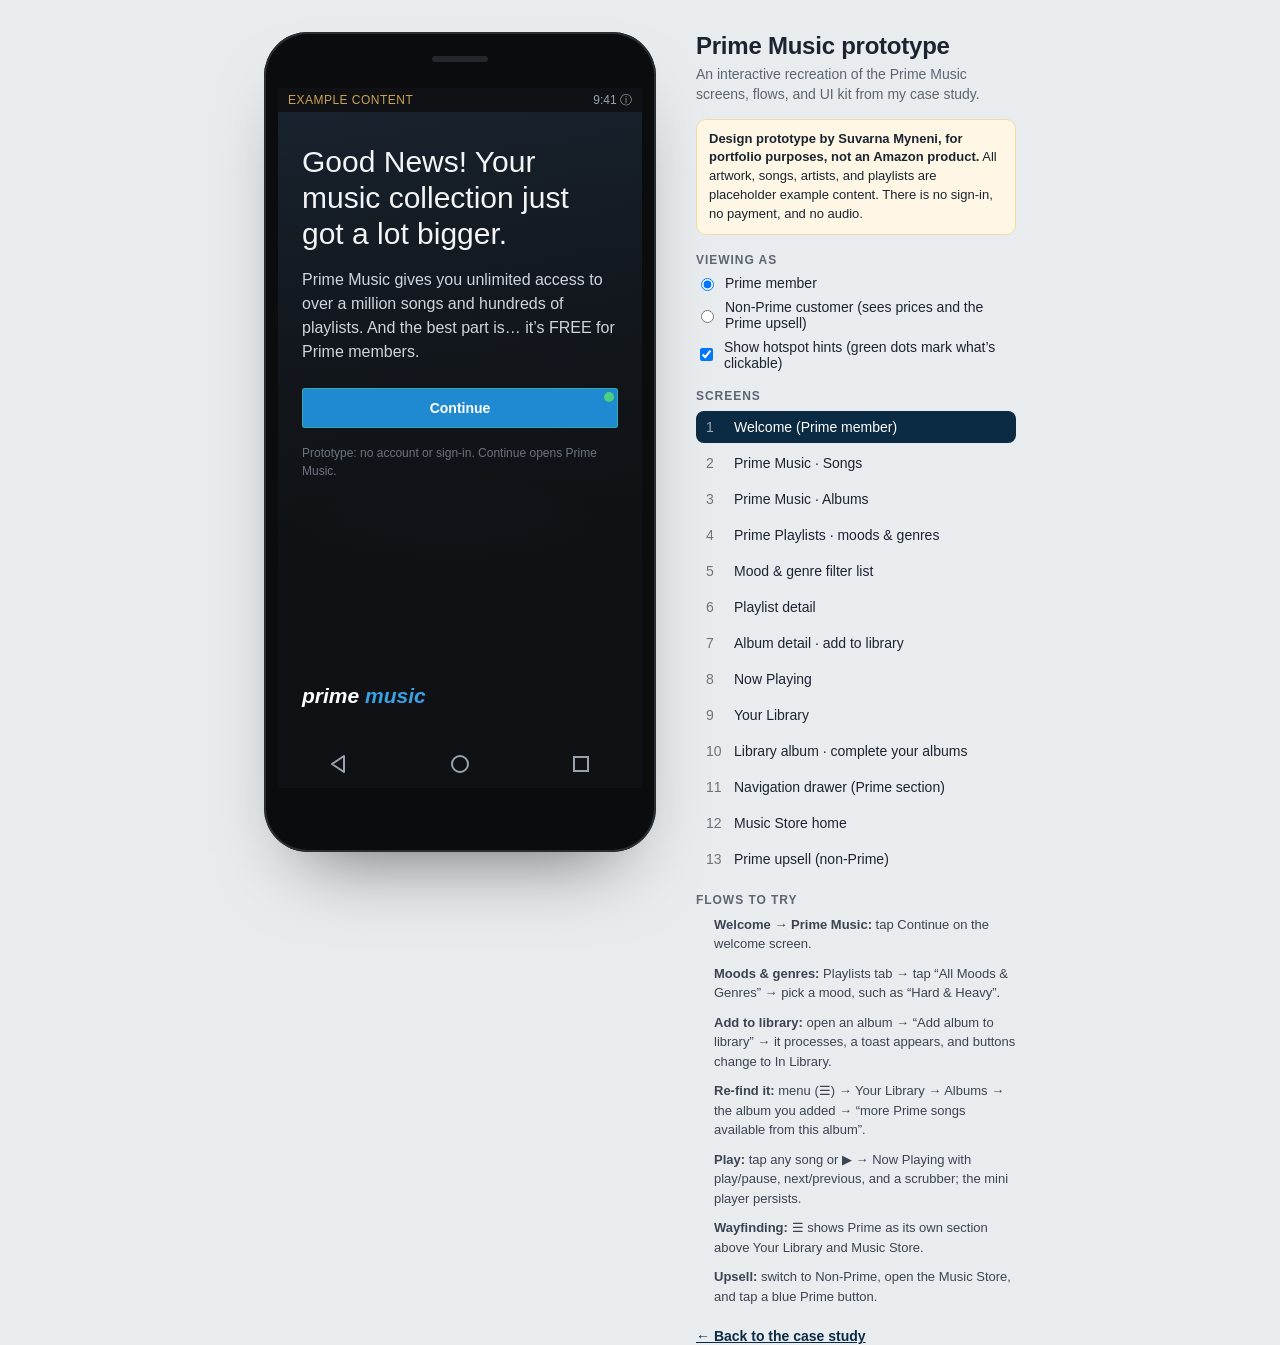
==== prototype/index.html @ 2c6ba151 "Add interactive Prime Music prototype and link it from the case study" ====
<!doctype html>
<html lang="en">
<head>
  <meta charset="utf-8">
  <meta name="viewport" content="width=device-width, initial-scale=1">
  <title>Prime Music — interactive design prototype by Suvarna Myneni</title>
  <meta name="description" content="Clickable HTML/CSS/JS prototype of the Prime Music experience, recreated from Suvarna Myneni's case study designs. Example content only; not an Amazon product.">
  <meta name="author" content="Suvarna Myneni">
  <meta name="theme-color" content="#0f1114">
  <link rel="icon" href="../assets/favicon.svg" type="image/svg+xml">
  <link rel="stylesheet" href="app.css">
</head>
<body>
  <div class="device" aria-label="Prototype device frame">
    <div class="screen" id="screen">
      <div class="status"><span class="ex">EXAMPLE CONTENT</span><button type="button" id="help" aria-label="Screens and hints" title="Screens and hints">9:41 ⓘ</button></div>
      <div class="view" id="view" aria-live="polite"></div>
      <div id="overlay"></div>
      <div class="navbar" aria-label="System navigation">
        <button type="button" data-act="back" aria-label="Back"><svg class="icon" viewBox="0 0 24 24"><path d="M17 4v16L5 12z" fill="none" stroke="currentColor" stroke-width="2" stroke-linejoin="round"/></svg></button>
        <button type="button" data-act="home" aria-label="Prime Music home"><svg class="icon" viewBox="0 0 24 24"><circle cx="12" cy="12" r="8" fill="none" stroke="currentColor" stroke-width="2"/></svg></button>
        <button type="button" data-act="drawer" aria-label="Open navigation"><svg class="icon" viewBox="0 0 24 24"><rect x="5" y="5" width="14" height="14" fill="none" stroke="currentColor" stroke-width="2"/></svg></button>
      </div>
    </div>
  </div>

  <aside class="panel" id="panel">
    <h1>Prime Music prototype</h1>
    <p class="by">An interactive recreation of the Prime Music screens, flows, and UI kit from my case study.</p>
    <p class="disclaimer"><strong>Design prototype by Suvarna Myneni, for portfolio purposes, not an Amazon product.</strong> All artwork, songs, artists, and playlists are placeholder example content. There is no sign-in, no payment, and no audio.</p>

    <h2>Viewing as</h2>
    <div class="toggles">
      <label><input type="radio" name="who" value="prime" checked> Prime member</label>
      <label><input type="radio" name="who" value="nonprime"> Non-Prime customer (sees prices and the Prime upsell)</label>
      <label><input type="checkbox" id="hints" checked> Show hotspot hints (green dots mark what’s clickable)</label>
    </div>

    <h2>Screens</h2>
    <ol id="screens"></ol>

    <h2>Flows to try</h2>
    <ol class="flows">
      <li><b>Welcome → Prime Music:</b> tap Continue on the welcome screen.</li>
      <li><b>Moods &amp; genres:</b> Playlists tab → tap “All Moods &amp; Genres” → pick a mood, such as “Hard &amp; Heavy”.</li>
      <li><b>Add to library:</b> open an album → “Add album to library” → it processes, a toast appears, and buttons change to In Library.</li>
      <li><b>Re-find it:</b> menu (☰) → Your Library → Albums → the album you added → “more Prime songs available from this album”.</li>
      <li><b>Play:</b> tap any song or ▶ → Now Playing with play/pause, next/previous, and a scrubber; the mini player persists.</li>
      <li><b>Wayfinding:</b> ☰ shows Prime as its own section above Your Library and Music Store.</li>
      <li><b>Upsell:</b> switch to Non-Prime, open the Music Store, and tap a blue Prime button.</li>
    </ol>
    <a class="back" href="../#prototype">← Back to the case study</a>
  </aside>

  <script src="app.js"></script>
</body>
</html>
---- prototype/app.css ----
/* Prime Music interactive prototype — Suvarna Myneni. Tokens follow the Visual Design Spec in the case study:
   base 16px type with a T1–T9 scale (14,16,18,21,24,27,30,35,43), 8dp rhythm on a 4dp grid,
   blue Prime button, orange purchase button, grey In Library state, onTouch 0.5 / disabled 0.3 opacity. */
:root{
  --bg:#16191e; --bar:#0f1114; --panel:#1e2228; --row:#22272e; --line:#2c323a;
  --text:#f2f4f6; --sub:#9aa3ad; --dim:#6b747e;
  --prime:#1f8ad2; --prime-2:#3aa0e6; --buy:#f26b1d; --accent:#ff9a1f; --touch:#4cd07d;
  --t1:14px; --t2:16px; --t3:18px; --t4:21px; --t5:24px; --t7:30px;
  --sans:"Amazon Ember","Segoe UI",Roboto,"Helvetica Neue",Arial,sans-serif;
}
*{box-sizing:border-box}
html,body{margin:0;height:100%}
body{font-family:var(--sans);background:#e9ecef;color:#1c2430;display:flex;justify-content:center;gap:40px;padding:32px 24px;min-height:100%}
button{font:inherit;color:inherit;background:none;border:0;padding:0;cursor:pointer}
button:active,[data-hot]:active{opacity:.5}
button:disabled{opacity:.3;cursor:default}

/* side panel */
.panel{width:320px;flex:none;align-self:flex-start;position:sticky;top:24px}
.panel h1{font-size:var(--t5);margin:0 0 4px;letter-spacing:-.01em}
.panel .by{margin:0 0 14px;color:#5c6570;font-size:var(--t1);line-height:1.45}
.panel .disclaimer{background:#fff7e6;border:1px solid #f3d9a4;border-radius:10px;padding:10px 12px;font-size:13px;line-height:1.45;margin:0 0 16px}
.panel h2{font-size:12px;text-transform:uppercase;letter-spacing:.08em;color:#5c6570;margin:18px 0 8px}
.panel ol{margin:0;padding:0;list-style:none;display:grid;gap:4px}
.panel ol button{width:100%;text-align:left;padding:8px 10px;border-radius:8px;font-size:var(--t1);display:flex;gap:8px}
.panel ol button:hover{background:#dde2e7}
.panel ol button[aria-current="true"]{background:#0b2a43;color:#fff}
.panel ol button span{opacity:.6;min-width:20px}
.panel .toggles{display:grid;gap:8px;font-size:var(--t1)}
.panel label{display:flex;gap:8px;align-items:center;cursor:pointer}
.panel .flows{font-size:13px;line-height:1.5;color:#3b4450;padding-left:18px;margin:0}
.panel .flows li{margin-bottom:6px}
.panel a{color:#0b2a43}
.panel .back{display:inline-block;margin-top:16px;font-size:var(--t1);font-weight:600}

/* device */
.device{flex:none;width:392px;height:820px;background:#0b0c0e;border-radius:44px;padding:56px 14px 64px;box-shadow:0 40px 80px -40px rgba(0,0,0,.6),inset 0 0 0 2px #2a2d31;position:relative}
.device::before{content:"";position:absolute;top:24px;left:50%;width:56px;height:6px;border-radius:3px;background:#24272b;transform:translateX(-50%)}
.screen{position:relative;width:100%;height:100%;background:var(--bg);color:var(--text);overflow:hidden;display:flex;flex-direction:column;font-size:var(--t2)}
.status{height:24px;flex:none;background:var(--bar);display:flex;justify-content:space-between;align-items:center;padding:0 10px;font-size:12px;color:var(--sub)}
.status .ex{color:#c9a256;letter-spacing:.04em}
.view{flex:1;overflow-y:auto;overflow-x:hidden;position:relative;scrollbar-width:thin}
.navbar{height:48px;flex:none;background:var(--bar);display:flex;justify-content:space-around;align-items:center;color:var(--sub)}
.navbar button{width:64px;height:40px;display:grid;place-items:center}

/* app chrome */
.appbar{height:56px;display:flex;align-items:center;gap:16px;padding:0 12px 0 16px;background:var(--bar);position:sticky;top:0;z-index:3}
.appbar h3{flex:1;margin:0;font-size:var(--t3);font-weight:500}
.icon{width:24px;height:24px;display:block;fill:currentColor}
.tabs{display:flex;background:var(--bar);position:sticky;top:56px;z-index:3}
.tabs button{flex:1;height:44px;font-size:13px;letter-spacing:.06em;color:var(--sub);border-bottom:3px solid transparent}
.tabs button[aria-selected="true"]{color:var(--accent);border-color:var(--accent)}
.filter{height:44px;display:flex;align-items:center;justify-content:center;gap:6px;background:var(--panel);font-size:var(--t1);color:var(--text);width:100%}
.filter::after{content:"";border:5px solid transparent;border-top-color:currentColor;margin-top:5px}
.section-h{display:flex;justify-content:space-between;align-items:baseline;padding:20px 16px 8px}
.section-h h4{margin:0;font-size:var(--t3);font-weight:500}
.section-h button{font-size:11px;color:var(--accent);letter-spacing:.06em}

/* rows */
.row{display:flex;align-items:center;gap:12px;padding:8px 8px 8px 16px;min-height:64px;border-bottom:1px solid var(--line)}
.row .meta{flex:1;min-width:0}
.row .t{font-size:var(--t1);white-space:nowrap;overflow:hidden;text-overflow:ellipsis}
.row .s{font-size:12px;color:var(--sub);white-space:nowrap;overflow:hidden;text-overflow:ellipsis;margin-top:2px}
.row .num{width:20px;color:var(--dim);font-size:var(--t1);text-align:right}
.row.playing .t{color:var(--accent)}
.more{width:32px;height:40px;display:grid;place-items:center;color:var(--sub)}
.art{flex:none;border-radius:2px;position:relative;overflow:hidden;background:var(--g)}
.art::before{content:"";position:absolute;inset:22% 22%;border-radius:50%;border:2px solid rgba(255,255,255,.35)}
.art::after{content:"";position:absolute;width:30%;height:30%;right:10%;bottom:10%;background:rgba(0,0,0,.25);transform:rotate(45deg)}
.art.s48{width:48px;height:48px}
.art.s56{width:56px;height:56px}
.art.prime-corner .pb{position:absolute;left:-18px;top:6px;transform:rotate(-45deg);background:var(--prime);color:#fff;font-size:8px;font-weight:700;padding:1px 18px;z-index:1;font-style:italic}

/* Prime badge + buttons (UI kit) */
.pbadge{display:inline-flex;align-items:center;gap:1px;font-size:10px;font-weight:700;font-style:italic;color:var(--prime-2)}
.pbadge::before{content:"";width:8px;height:5px;border-left:2px solid #f5a623;border-bottom:2px solid #f5a623;transform:rotate(-45deg) translateY(-2px);margin-right:2px}
.btn{height:32px;min-width:72px;padding:0 12px;border-radius:2px;font-size:13px;font-weight:600;display:inline-flex;align-items:center;justify-content:center;gap:4px;white-space:nowrap}
.btn.add{background:var(--prime);color:#fff}
.btn.buy{background:var(--buy);color:#fff}
.btn.lib{background:#3a4048;color:#d5d9de;font-weight:500}
.btn.wide{width:100%;height:40px;font-size:var(--t1)}
.btn.busy{color:transparent;position:relative}
.btn.busy::after{content:"";position:absolute;width:16px;height:16px;border:2px solid rgba(255,255,255,.4);border-top-color:#fff;border-radius:50%;animation:spin .7s linear infinite}
.addbox{display:inline-flex;align-items:center;gap:6px}
.icon-btn{width:40px;height:40px;display:grid;place-items:center;color:var(--text)}
.icon-btn.on{color:var(--prime-2)}
@keyframes spin{to{transform:rotate(360deg)}}

/* welcome */
.welcome{position:absolute;inset:0;display:flex;flex-direction:column;justify-content:center;padding:32px 24px;background:linear-gradient(180deg,rgba(15,17,20,.2),#0f1114 75%),radial-gradient(120% 60% at 50% 100%,#2b4d73,transparent 70%),linear-gradient(160deg,#1b2836,#0f1114)}
.welcome h2{font-size:var(--t7);font-weight:400;line-height:1.2;margin:0 0 16px}
.welcome p{color:#cfd5db;line-height:1.5;margin:0 0 24px;font-size:var(--t2)}
.welcome .fine{font-size:12px;color:var(--dim);margin-top:16px}
.wordmark{font-style:italic;font-weight:700;font-size:var(--t4);margin-top:auto;color:#fff}
.wordmark b{color:var(--prime-2)}

/* hero banner (store) */
.banner{margin:16px;padding:20px;border-radius:4px;background:radial-gradient(90% 120% at 90% 100%,#2f5f8f,transparent 60%),linear-gradient(135deg,#0b1621,#1c2b3b)}
.banner .wordmark{font-size:var(--t3);margin:0 0 8px}
.banner h4{margin:0 0 6px;font-size:var(--t4);font-weight:400}
.banner p{margin:0 0 10px;font-size:13px;color:#cfd5db}
.banner button{color:var(--prime-2);font-size:13px}

/* cards */
.hscroll{display:flex;gap:12px;overflow-x:auto;padding:0 16px 8px;scrollbar-width:none}
.card{flex:none;width:112px;text-align:left}
.card .art{width:112px;height:112px;margin-bottom:6px}
.card .t{font-size:13px;line-height:1.3}
.card .s{font-size:12px;color:var(--sub)}
.grid2{display:grid;grid-template-columns:1fr 1fr;gap:16px 12px;padding:16px}
.grid2 .card{width:auto}
.grid2 .card .art{width:100%;height:auto;aspect-ratio:1}
.mosaic{display:grid;grid-template-columns:1fr 1fr;width:72px;height:72px;flex:none;gap:1px}
.mosaic i{background:var(--g)}
.stars{color:var(--accent);font-size:12px;letter-spacing:1px}
.stars span{color:var(--sub);letter-spacing:0;margin-left:4px}

/* detail */
.detail-head{display:flex;gap:16px;padding:16px;background:var(--panel)}
.detail-head .art{width:120px;height:120px}
.detail-head h3{margin:8px 0 6px;font-size:var(--t3);font-weight:500;line-height:1.3}
.detail-head p{margin:0;color:var(--sub);font-size:var(--t1)}
.desc{padding:12px 16px 0;font-size:13px;line-height:1.5;color:#cfd5db;margin:0}
.actions{display:flex;justify-content:space-around;background:#262b32;height:56px;align-items:center}
.buybox{padding:16px;display:grid;gap:8px}
.reveal{display:flex;gap:6px;align-items:center;padding:16px;color:var(--prime-2);font-size:var(--t1);width:100%}
.lyrics{border:1px solid var(--dim);color:var(--sub);font-size:9px;padding:0 3px;margin-left:6px;vertical-align:middle}

/* player */
.player{position:absolute;inset:0;background:var(--bg);display:flex;flex-direction:column;z-index:6}
.player .big{width:100%;aspect-ratio:1;flex:none;position:relative;background:var(--g)}
.player .big::before{content:"";position:absolute;inset:28%;border-radius:50%;border:3px solid rgba(255,255,255,.3)}
.player .big .pb{position:absolute;left:-26px;top:14px;transform:rotate(-45deg);background:var(--prime);color:#fff;font-size:11px;font-weight:700;font-style:italic;padding:2px 30px}
.player .big .ex{position:absolute;right:8px;bottom:8px;font-size:10px;color:rgba(255,255,255,.7)}
.scrub{height:3px;background:#3a4048;position:relative;cursor:pointer;flex:none}
.scrub i{position:absolute;left:0;top:0;bottom:0;background:var(--accent)}
.scrub b{position:absolute;top:50%;width:12px;height:12px;border-radius:50%;background:var(--accent);transform:translate(-50%,-50%)}
.times{display:flex;justify-content:space-between;font-size:11px;color:var(--sub);padding:6px 12px 0}
.player .info{text-align:center;padding:12px 16px 4px}
.player .info h3{margin:0 0 4px;font-size:var(--t3);font-weight:500}
.player .info p{margin:0;font-size:var(--t1);color:var(--sub)}
.transport{display:flex;justify-content:center;align-items:center;gap:32px;padding:12px 0}
.transport .pp .icon{width:44px;height:44px}
.mini{position:sticky;bottom:0;display:flex;align-items:center;gap:10px;background:#0f1114;border-top:1px solid var(--line);padding:6px 8px 6px 10px;z-index:4;width:100%;text-align:left}
.mini .meta{flex:1;min-width:0}
.mini .t{font-size:13px;white-space:nowrap;overflow:hidden;text-overflow:ellipsis}
.mini .s{font-size:11px;color:var(--sub)}
.mini .bar{position:absolute;left:0;top:0;height:2px;background:var(--accent)}

/* overlays */
.scrim{position:absolute;inset:0;background:rgba(0,0,0,.55);z-index:8;display:flex}
.drawer{width:82%;background:#1b1f24;height:100%;overflow-y:auto;animation:slide .2s ease-out}
@keyframes slide{from{transform:translateX(-100%)}}
.drawer .grp{display:flex;justify-content:space-between;align-items:center;padding:10px 16px;font-size:11px;letter-spacing:.08em;color:var(--sub);background:#14171b;text-transform:uppercase}
.drawer .grp.prime{background:#1e3a2b;color:#bfe9cf}
.drawer button.item{display:block;width:100%;text-align:left;padding:14px 16px;font-size:var(--t1);border-bottom:1px solid var(--line)}
.drawer button.item[aria-current="true"]{color:var(--accent)}
.menu{position:absolute;left:50%;top:100px;transform:translateX(-50%);width:84%;max-height:70%;overflow-y:auto;background:#2a2f36;box-shadow:0 16px 40px rgba(0,0,0,.5);z-index:9;border-radius:2px}
.menu .grp{font-size:11px;color:var(--dim);padding:12px 16px 4px;letter-spacing:.04em}
.menu button{display:block;width:100%;text-align:left;padding:10px 16px;font-size:var(--t1)}
.menu button[aria-current="true"]{color:var(--accent)}
.modal{margin:auto;width:86%;background:#111;border:1px solid #444;padding:24px 20px;text-align:center;background:radial-gradient(100% 60% at 50% 110%,#22476d,transparent 70%),#111}
.modal h3{margin:0 0 12px;font-size:var(--t4);font-weight:400}
.modal p{font-size:13px;color:#cfd5db;line-height:1.5;margin:0 0 16px}
.modal .note{font-size:11px;color:var(--dim);margin:12px 0 0}
.modal .text-btn{margin-top:12px;font-size:var(--t1)}
.loading{display:grid;place-items:center;height:260px}
.loading i{width:32px;height:32px;border:3px solid #3a4048;border-top-color:var(--accent);border-radius:50%;animation:spin .8s linear infinite}
.toast{position:absolute;left:12px;right:12px;bottom:72px;background:#f2f4f6;color:#16191e;font-size:13px;padding:12px 14px;border-radius:4px;z-index:10;box-shadow:0 8px 24px rgba(0,0,0,.4);animation:up .2s ease-out}
@keyframes up{from{transform:translateY(12px);opacity:0}}
.empty{padding:32px 24px;text-align:center;color:var(--sub);font-size:var(--t1);line-height:1.5}
.empty .btn{margin-top:12px}
.example-tag{display:block;text-align:center;font-size:11px;color:var(--dim);padding:16px 0 24px}

/* hotspot hints */
.hints [data-hot]{position:relative;box-shadow:inset 0 0 0 1px rgba(76,208,125,.45);border-radius:3px}
.hints [data-hot]::after{content:"";position:absolute;right:4px;top:4px;width:10px;height:10px;border-radius:50%;background:var(--touch);box-shadow:0 0 0 0 rgba(76,208,125,.7);animation:pulse 1.6s infinite;pointer-events:none;z-index:2}
@keyframes pulse{70%{box-shadow:0 0 0 10px rgba(76,208,125,0)}100%{box-shadow:0 0 0 0 rgba(76,208,125,0)}}

/* responsive: on narrow screens the app fills the viewport and the panel collapses below */
@media (max-width:820px){
  body{flex-direction:column;align-items:center;justify-content:flex-start;height:auto;padding:0;gap:0;background:#0b0c0e}
  .device{width:100%;max-width:480px;height:100svh;border-radius:0;padding:0;box-shadow:none}
  .device::before{display:none}
  .panel{position:static;width:100%;max-width:480px;background:#e9ecef;padding:20px 16px 32px}
}
.art{display:block}
.view{display:flex;flex-direction:column}
.view>*{flex-shrink:0}
.mini{margin-top:auto}
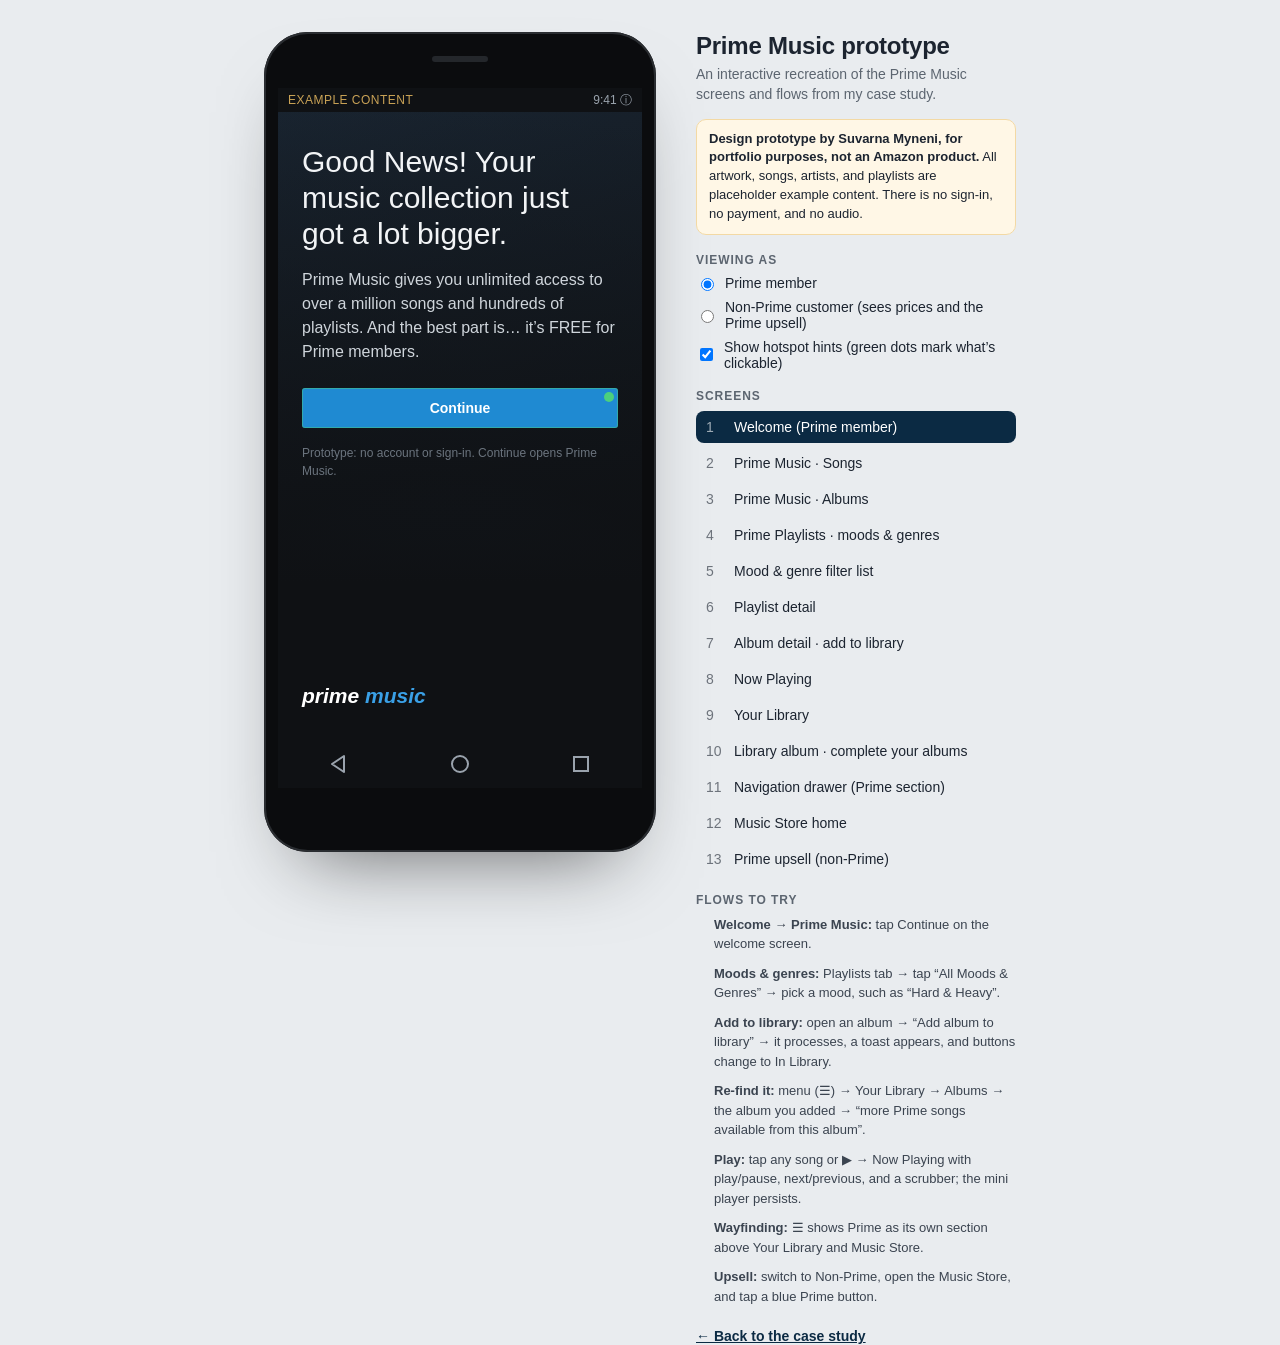
==== commit 623df0d9: "Rebuild the Prime Music case study from the reference page. Match the reference layout, styles, sect" ====
--- a/prototype/index.html
+++ b/prototype/index.html
@@ -26,7 +26,7 @@
 
   <aside class="panel" id="panel">
     <h1>Prime Music prototype</h1>
-    <p class="by">An interactive recreation of the Prime Music screens, flows, and UI kit from my case study.</p>
+    <p class="by">An interactive recreation of the Prime Music screens and flows from my case study.</p>
     <p class="disclaimer"><strong>Design prototype by Suvarna Myneni, for portfolio purposes, not an Amazon product.</strong> All artwork, songs, artists, and playlists are placeholder example content. There is no sign-in, no payment, and no audio.</p>
 
     <h2>Viewing as</h2>
